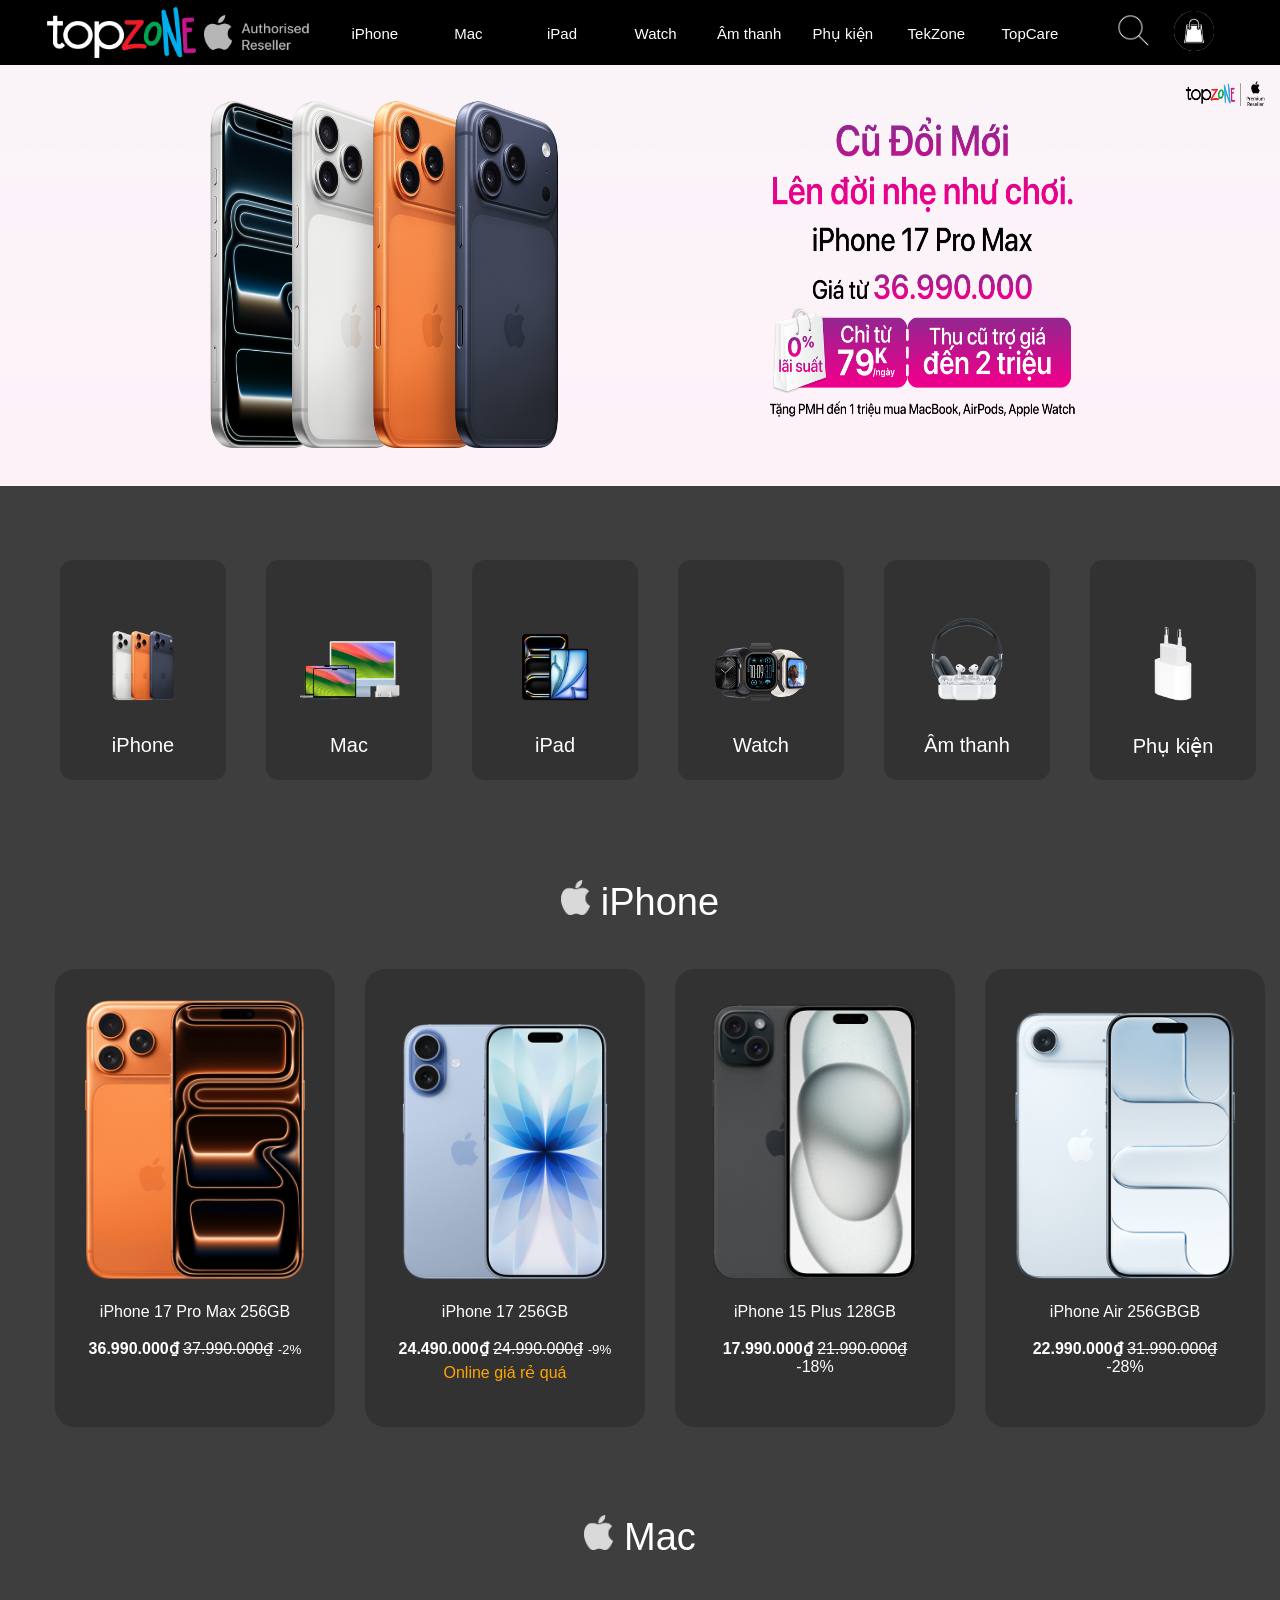
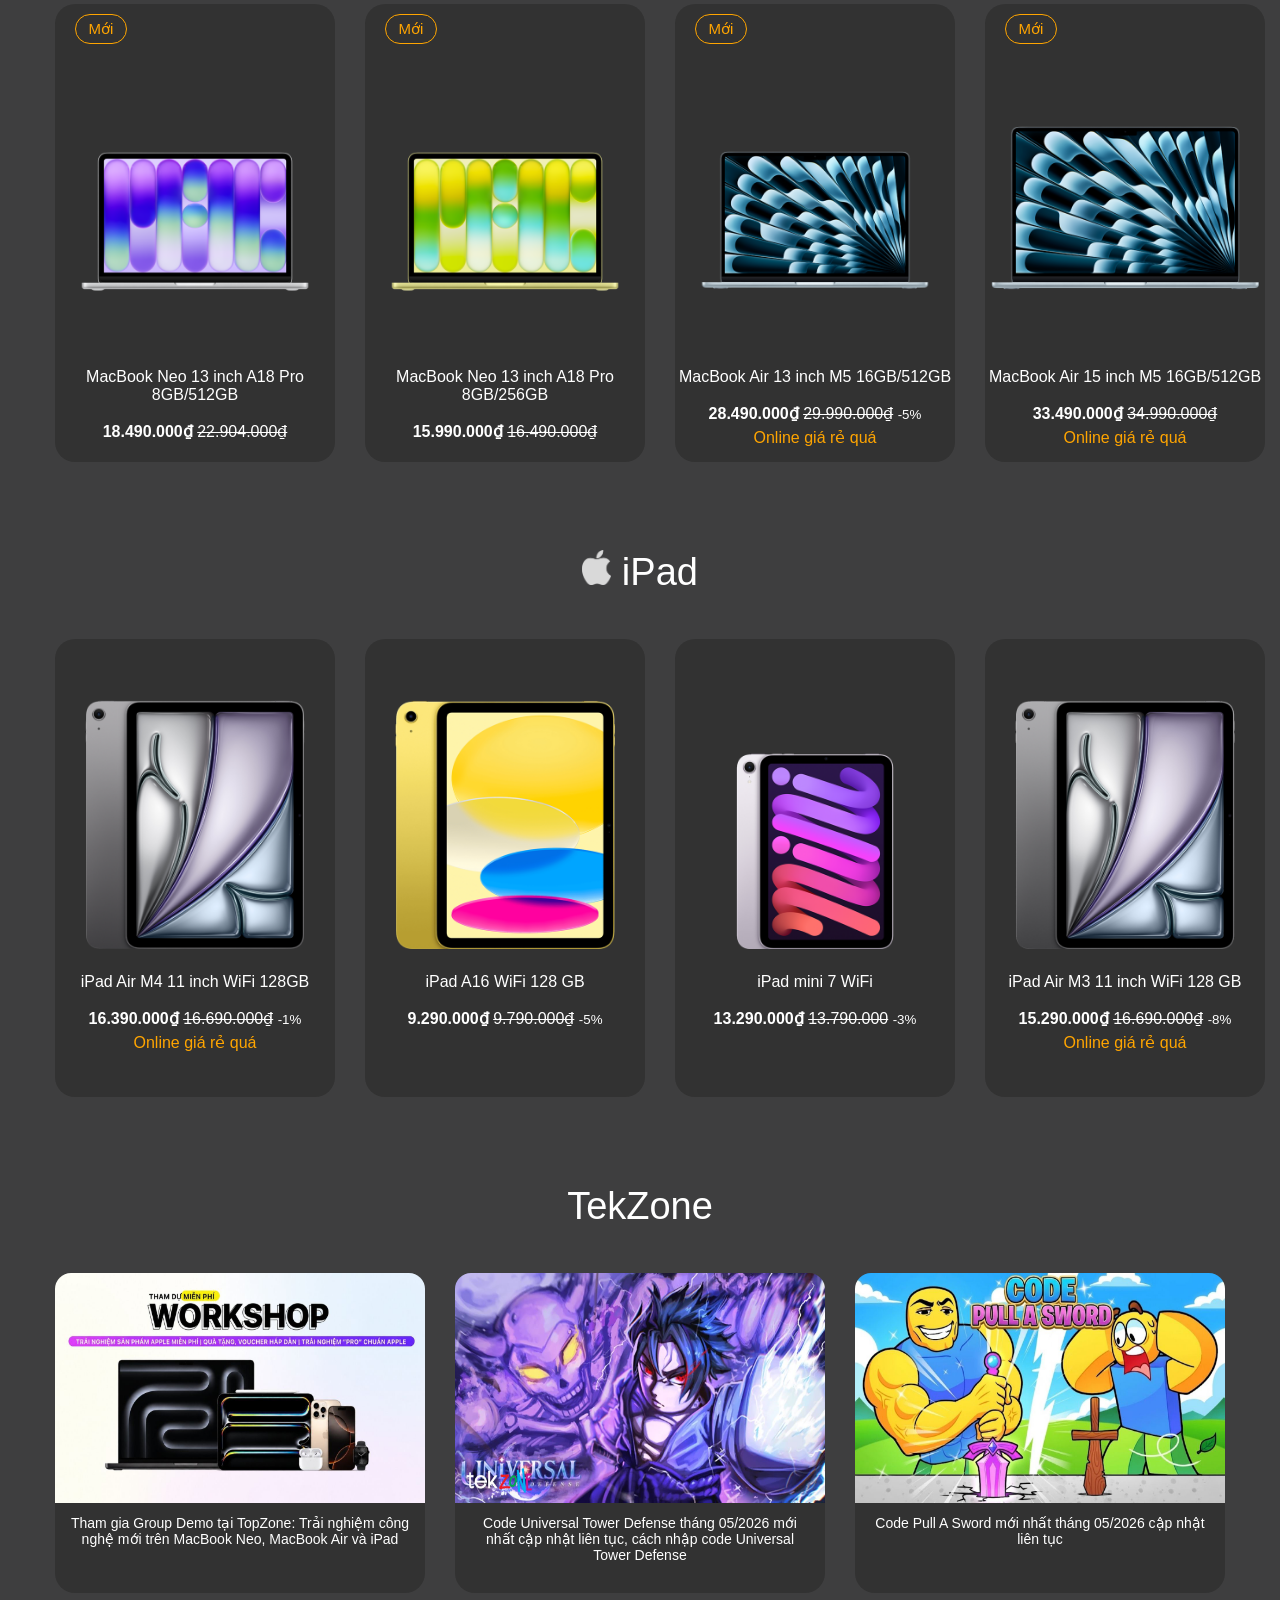
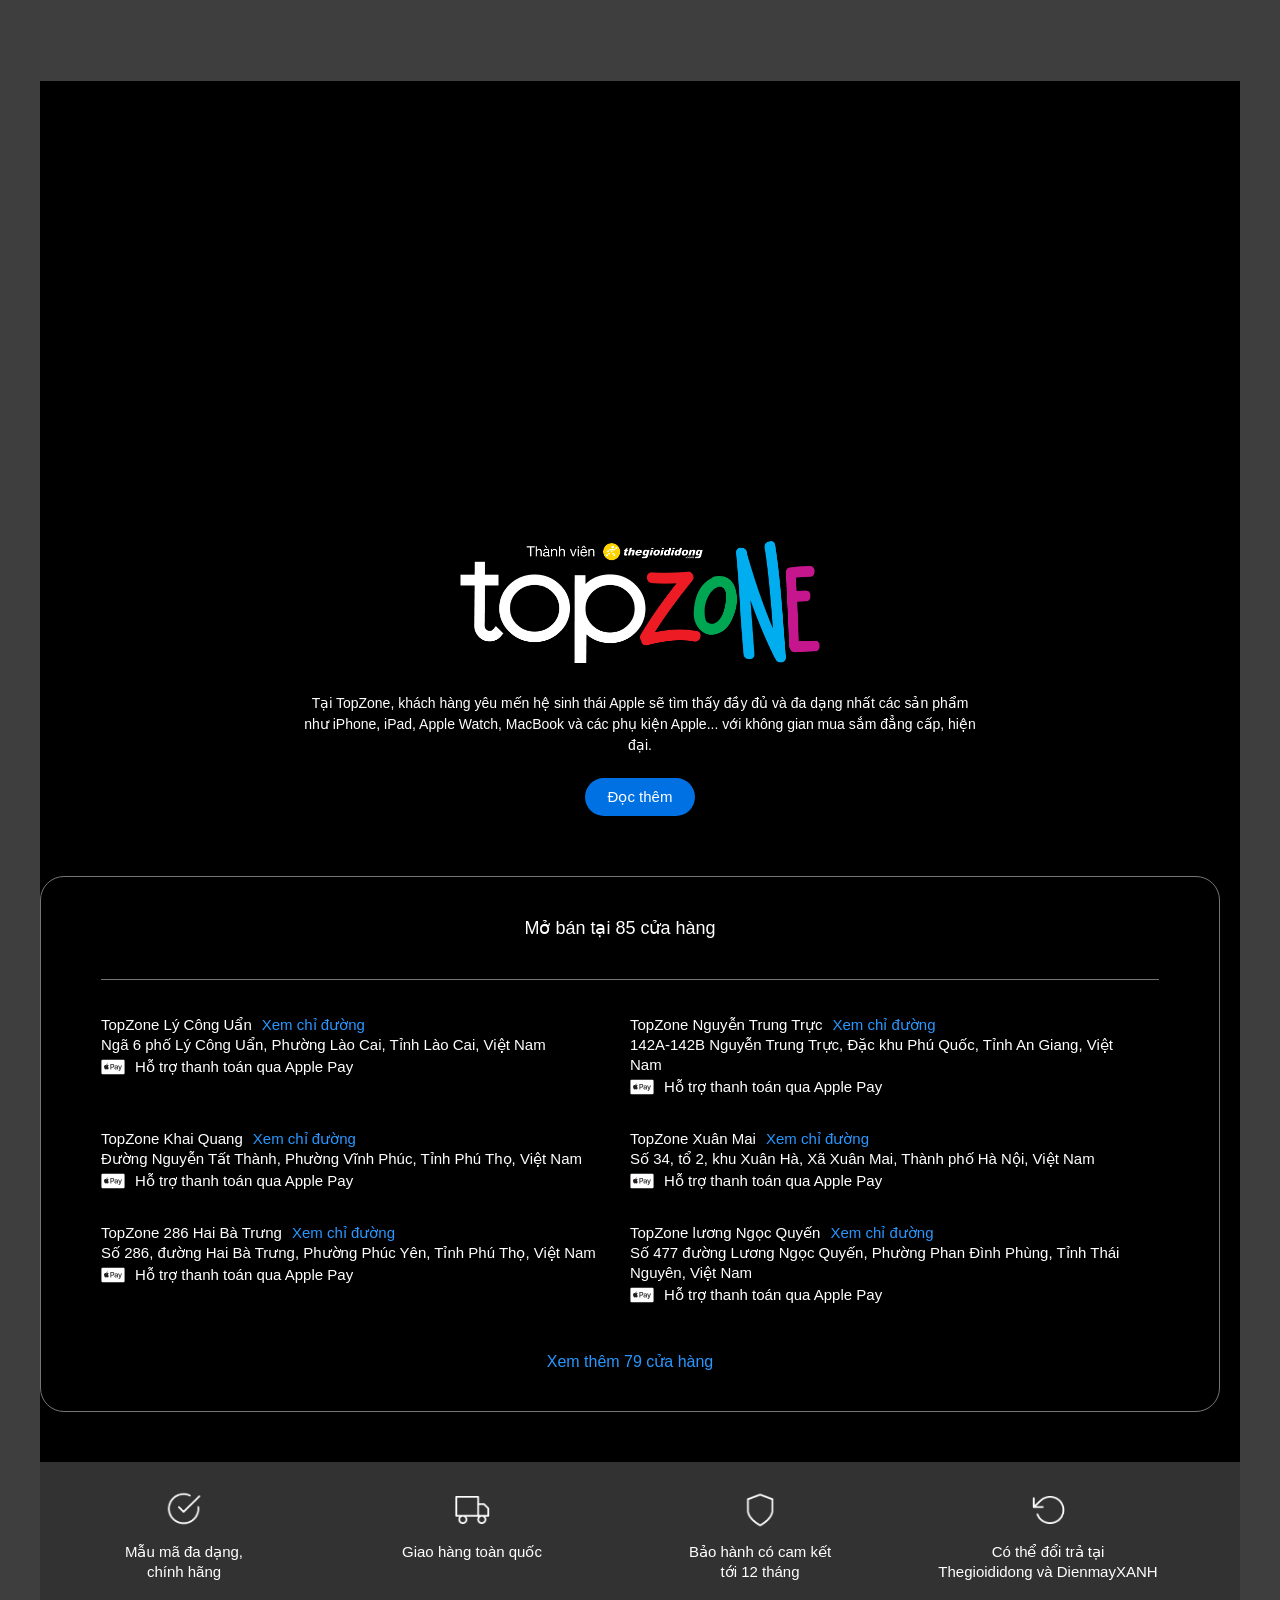
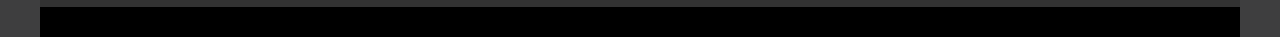
==== index.html @ 0c6caf63 "upupup" ====
<!DOCTYPE html>
<html lang="en">
<head>
    <meta charset="UTF-8">
    <meta name="viewport" content="width=device-width, initial-scale=1.0">
    <title>TopZone</title>
    <link rel="stylesheet" href=".\css\style.css">
</head>
<body>
    <header class="container-header">
        <div class="content">
            <div class="logo">
                <img src="./img/logo.png" alt="logo">
            </div>
            <ul class="header-menu">
                <li>iPhone</li>
                <li>Mac</li>
                <li>iPad</li>
                <li>Watch</li>
                <li>Âm thanh</li>
                <li>Phụ kiện</li>
                <li>TekZone</li>
                <li>TopCare</li>
            </ul>
            <div class="icon-header">
                <div class="search">
                    <img src="./img/search.jpg" alt="search">
                </div>
                <div class="cart">
                    <img src="./img/cart.jpg" alt="cart"> 
                </div>
            </div>
        </div>
    </header>
    <section class="qc">
        <img src="./img/qc.png" alt="qc">
    </section>
    <section class="container">
        <div class="all">
            <div class="main-item">
                <div class="item">
                    <img src="./img/m1.png" alt="">
                    <p>iPhone</p>
                </div>
                <div class="item">
                    <img src="./img/m2.png" alt="">
                    <p>Mac</p>
                </div>
                <div class="item">
                    <img src="./img/m3.png" alt="">
                    <p>iPad</p>
                </div>
                <div class="item">
                    <img src="./img/m4.png" alt="">
                    <p>Watch</p>
                </div>
                <div class="item">
                    <img src="./img/m5.png" alt="">
                    <p>Âm thanh</p>
                </div>
                <div class="item">
                    <img src="./img/m6.png" alt="">
                    <p>Phụ kiện</p>
                </div>
            </div>

            <!-- iphone -->
            <div class="product-item">
                <h2 class="name-product"><img src="./img/logoapple.png" alt=""> iPhone</h2>
                <ul class="main-product">
                    <li>
                        <img src="./img/ip1.png" alt="">
                        <p>iPhone 17 Pro Max 256GB</p>
                        <span><Strong>36.990.000₫</Strong>
                            <strike>37.990.000₫</strike>
                            <small>-2%</small>
                        </span>
                    </li>
                    <li>
                        <img src="./img/ip2.png" alt="">
                        <p>iPhone 17 256GB</p>
                        <span>
                            <strong>24.490.000₫</strong>
                            <strike>24.990.000₫</strike>
                            <small>-9%</small>
                            <p class="orange">Online giá rẻ quá</p>
                        </span>
                    </li>
                    <li>
                        <img src="./img/ip3.png" alt="">
                        <p>iPhone 15 Plus 128GB</p>
                        <span>
                            <strong>17.990.000₫</strong>
                            <strike>21.990.000₫</strike>
                            <p>-18%</p>
                        </span>
                    </li>
                    <li>
                        <img src="./img/ip4.png" alt="">
                        <p>iPhone Air 256GBGB</p>
                        <span>
                            <strong>22.990.000₫</strong>
                            <strike>31.990.000₫</strike>
                            <p>-28%</p>
                        </span>
                    </li>
                </ul>
            </div>

            <!-- macbook  -->
            <div class="product-item macbook">
                <h2 class="name-product"><img src="./img/logoapple.png" alt=""> Mac</h2>
                <ul class="main-product  mac-product">
                    <li>
                        <label>Mới</label>
                        <img src="./img/mac1.png" alt="">
                        <p>MacBook Neo 13 inch A18 Pro 8GB/512GB</p>
                        <span><Strong>18.490.000₫</Strong>
                            <strike>22.904.000₫</strike>
                        </span>
                    </li>
                    <li>
                        <label>Mới</label>
                        <img src="./img/mac2.png" alt="">
                        <p>MacBook Neo 13 inch A18 Pro 8GB/256GB</p>
                        <span>
                            <strong>15.990.000₫</strong>
                            <strike>16.490.000₫</strike>
                        </span>
                    </li>
                    <li>
                        <label>Mới</label>
                        <img src="./img/mac3.png" alt="">
                        <p>MacBook Air 13 inch M5 16GB/512GB</p>
                        <span>
                            <strong>28.490.000₫</strong>
                            <strike>29.990.000₫</strike>
                            <small>-5%</small>
                            <p class="orange">Online giá rẻ quá</p>
                        </span>
                    </li>
                    <li>
                        <label>Mới</label>
                        <img src="./img/mac4.png" alt="">
                        <p>MacBook Air 15 inch M5 16GB/512GB</p>
                        <span>
                            <strong>33.490.000₫</strong>
                            <strike>34.990.000₫</strike>
                            <p class="orange">Online giá rẻ quá</p>
                        </span>
                    </li>
                </ul>
            </div>

            <!-- ipad -->
            <div class="product-item ipad">
                <h2 class="name-product"><img src="./img/logoapple.png" alt=""> iPad</h2>
                <ul class="main-product ipad-product">
                    <li>
                        <img src="./img/ipad1.png" alt="">
                        <p>iPad Air M4 11 inch WiFi 128GB</p>
                        <span>
                            <Strong>16.390.000₫</Strong>
                            <strike>16.690.000₫</strike>
                            <small>-1%</small>
                            <p class="orange">Online giá rẻ quá</p>
                        </span>
                    </li>
                    <li>
                        <img src="./img/ipad2.png" alt="">
                        <p>iPad A16 WiFi 128 GB</p>
                        <span>
                            <strong>9.290.000₫</strong>
                            <strike>9.790.000₫</strike>
                            <small>-5%</small>
                        </span>
                    </li>
                    <li>
                        <img src="./img/ipad3.png" alt="">
                        <p>iPad mini 7 WiFi</p>
                        <span>
                            <strong>13.290.000₫</strong>
                            <strike>13.790.000</strike>
                            <small>-3%</small>
                        </span>
                    </li>
                    <li>
                        <img src="./img/ipad4.png" alt="">
                        <p>iPad Air M3 11 inch WiFi 128 GB</p>
                        <span>
                            <strong>15.290.000₫</strong>
                            <strike>16.690.000₫</strike>
                            <small>-8%</small>
                            <p class="orange">Online giá rẻ quá</p>
                        </span>
                    </li>
                </ul>
            </div>

            <!-- teck zone -->
            <div class="product-item tekzone-item">
                <h2 class="name-product">TekZone</h2>
                <ul class="main-product tekzone-product">
                    <li>
                        <img src="./img/tek1.jpg" alt="">
                        <p>Tham gia Group Demo tại TopZone: Trải nghiệm công nghệ mới trên MacBook Neo, MacBook Air và iPad</p>
                        
                    </li>
                    <li>
                        <img src="./img/tek2.jpg" alt="">
                        <p>Code Universal Tower Defense tháng 05/2026 mới nhất cập nhật liên tục, cách nhập code Universal Tower Defense</p>
                    </li>
                    <li>
                        <img src="./img/tek3.jpg" alt="">
                        <p>Code Pull A Sword mới nhất tháng 05/2026 cập nhật liên tục</p>
                    </li>
                </ul>
            </div>
        </div>

        <div class="intro">
            <div class="video">
                <div class="wrapped-video">
                    <video width="854" autoplay>
                        <source src="./img/video.mp4" type="video/mp4">
                    </video>
                    <div class="gradient-bg"></div>
                    <img src="./img/logovideo.png" alt="">
                </div>
            </div>
            <p>Tại TopZone, khách hàng yêu mến hệ sinh thái Apple sẽ tìm thấy đầy đủ và đa dạng nhất các sản phẩm như iPhone, iPad, Apple Watch, MacBook và các phụ kiện Apple... với không gian mua sắm đẳng cấp, hiện đại.</p>
            <a href="#">Đọc thêm</a>
        </div>

        <div class="list">
            <div class="page">
                <div class="province">
                    <p>Mở bán tại 85 cửa hàng</p>
                </div>
                <div class="store">
                    <div class="item">
                        <p class="title">TopZone Lý Công Uẩn
                            <span>Xem chỉ đường</span>
                        </p>
                        <p class="address">Ngã 6 phố Lý Công Uẩn, Phường Lào Cai, Tỉnh Lào Cai, Việt Nam</p>
                        <span>
                            <img src="./img/Icon_ApplePay.png" alt="">
                            <p>Hỗ trợ thanh toán qua Apple Pay</p>
                        </span>
                    </div>
                    <div class="item">
                        <p class="title">TopZone Nguyễn Trung Trực
                            <span>Xem chỉ đường</span>
                        </p>
                        <p class="address">142A-142B Nguyễn Trung Trực, Đặc khu Phú Quốc, Tỉnh An Giang, Việt Nam</p>
                        <span>
                            <img src="./img/Icon_ApplePay.png" alt="">
                            <p>Hỗ trợ thanh toán qua Apple Pay</p>
                        </span>
                    </div>
                    <div class="item">
                        <p class="title">TopZone Khai Quang
                            <span>Xem chỉ đường</span>
                        </p>
                        <p class="address">Đường Nguyễn Tất Thành, Phường Vĩnh Phúc, Tỉnh Phú Thọ, Việt Nam</p>
                        <span>
                            <img src="./img/Icon_ApplePay.png" alt="">
                            <p>Hỗ trợ thanh toán qua Apple Pay</p>
                        </span>
                    </div>
                    <div class="item">
                        <p class="title">TopZone Xuân Mai
                            <span>Xem chỉ đường</span>
                        </p>
                        <p class="address">Số 34, tổ 2, khu Xuân Hà, Xã Xuân Mai, Thành phố Hà Nội, Việt Nam</p>
                        <span>
                            <img src="./img/Icon_ApplePay.png" alt="">
                            <p>Hỗ trợ thanh toán qua Apple Pay</p>
                        </span>
                    </div>
                    <div class="item">
                        <p class="title">TopZone 286 Hai Bà Trưng
                            <span>Xem chỉ đường</span>
                        </p>
                        <p class="address">Số 286, đường Hai Bà Trưng, Phường Phúc Yên, Tỉnh Phú Thọ, Việt Nam</p>
                        <span>
                            <img src="./img/Icon_ApplePay.png" alt="">
                            <p>Hỗ trợ thanh toán qua Apple Pay</p>
                        </span>
                    </div>
                    <div class="item">
                        <p class="title">TopZone lương Ngọc Quyến
                            <span>Xem chỉ đường</span>
                        </p>
                        <p class="address">Số 477 đường Lương Ngọc Quyến, Phường Phan Đình Phùng, Tỉnh Thái Nguyên, Việt Nam</p>
                        <span>
                            <img src="./img/Icon_ApplePay.png" alt="">
                            <p>Hỗ trợ thanh toán qua Apple Pay</p>
                        </span>
                    </div>
                </div>
                <a href="#">Xem thêm 79 cửa hàng</a>
            </div>
            <div class="policy">
                <ul class="pol">
                    <li>
                        <img src="./img/pol1.png" alt="">
                        <span>Mẫu mã đa dạng,<br> chính hãng</span>
                    </li>
                    <li>
                        <img src="./img/pol2.png" alt="">
                        <span>Giao hàng toàn quốc</span>
                    </li>
                    <li>
                        <img src="./img/pol3.png" alt="">
                        <span>Bảo hành có cam kết <br> tới 12 tháng</span>
                    </li>
                    <li>
                        <img src="./img/pol4.png" alt="">
                        <span>Có thể đổi trả tại <br> Thegioididong và DienmayXANH</span>
                    </li>
                </ul>
            </div>
        </div>
    </section>
</body>
</html>
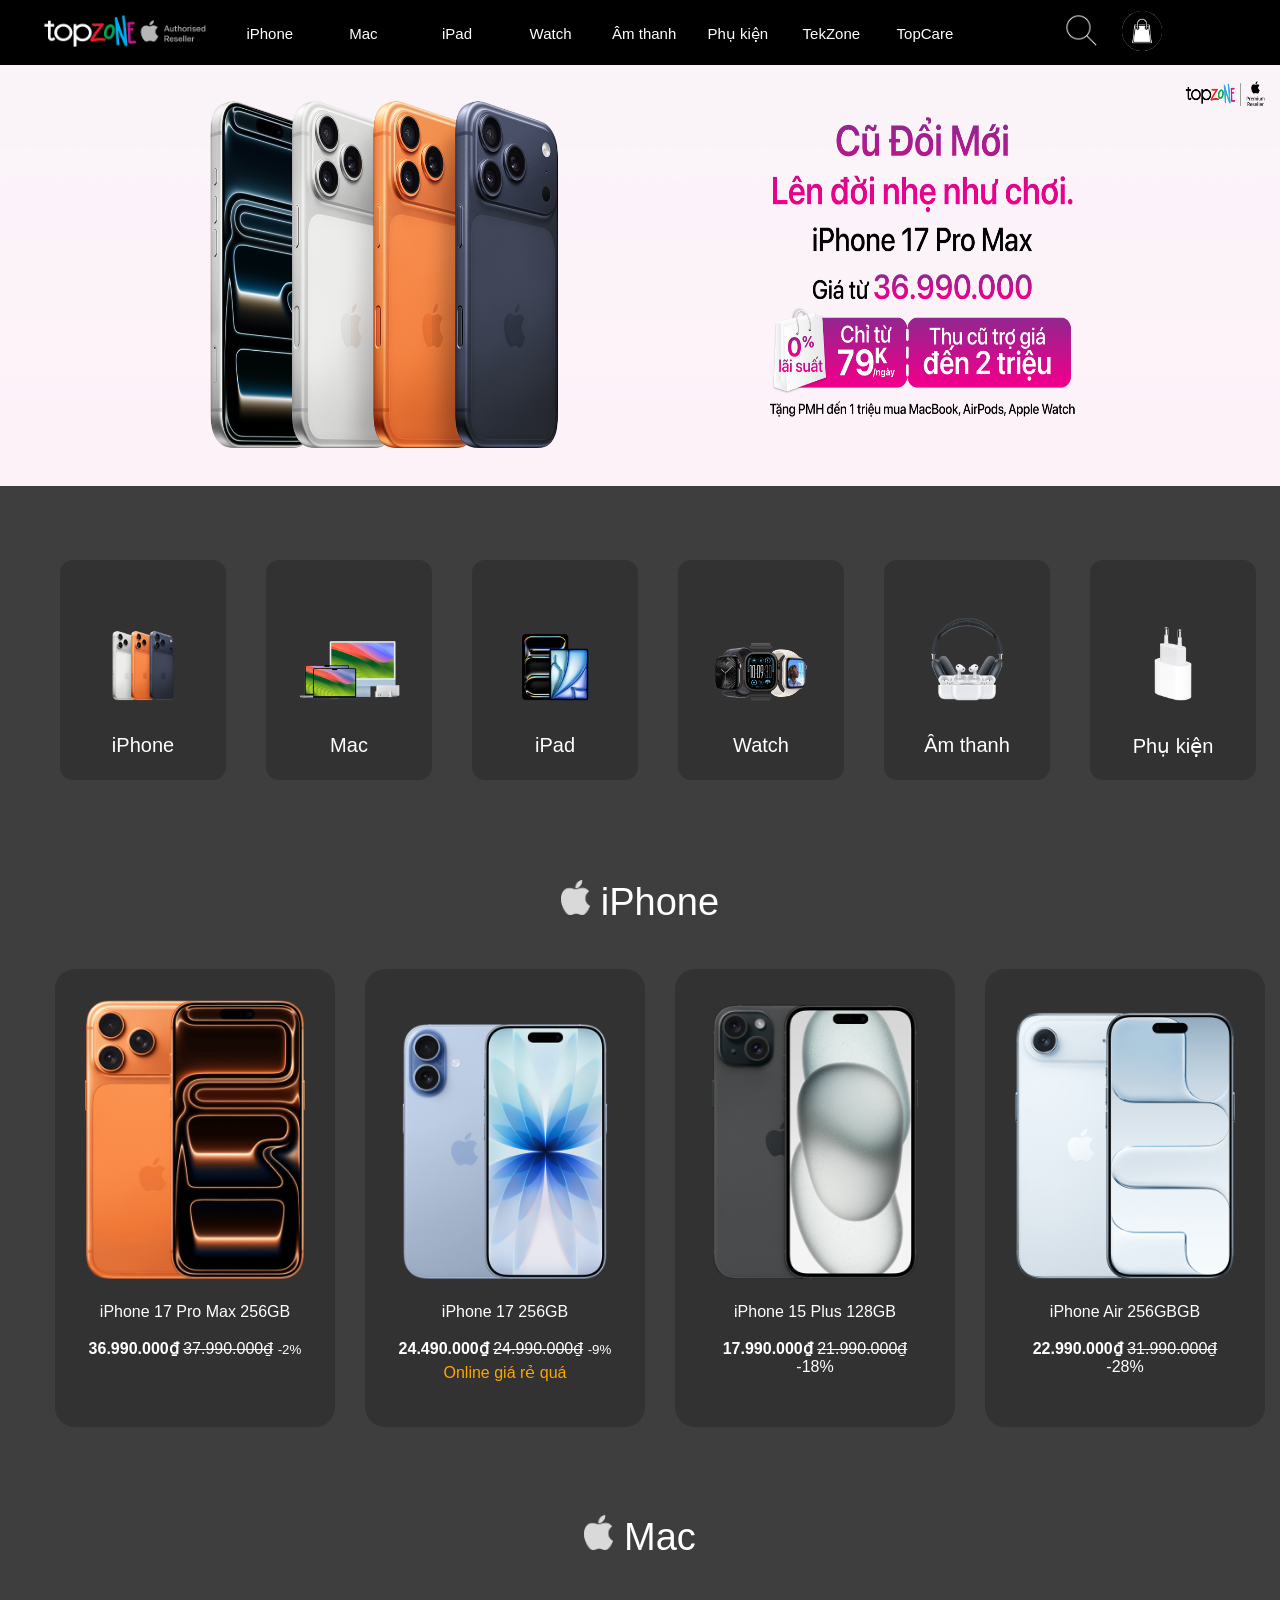
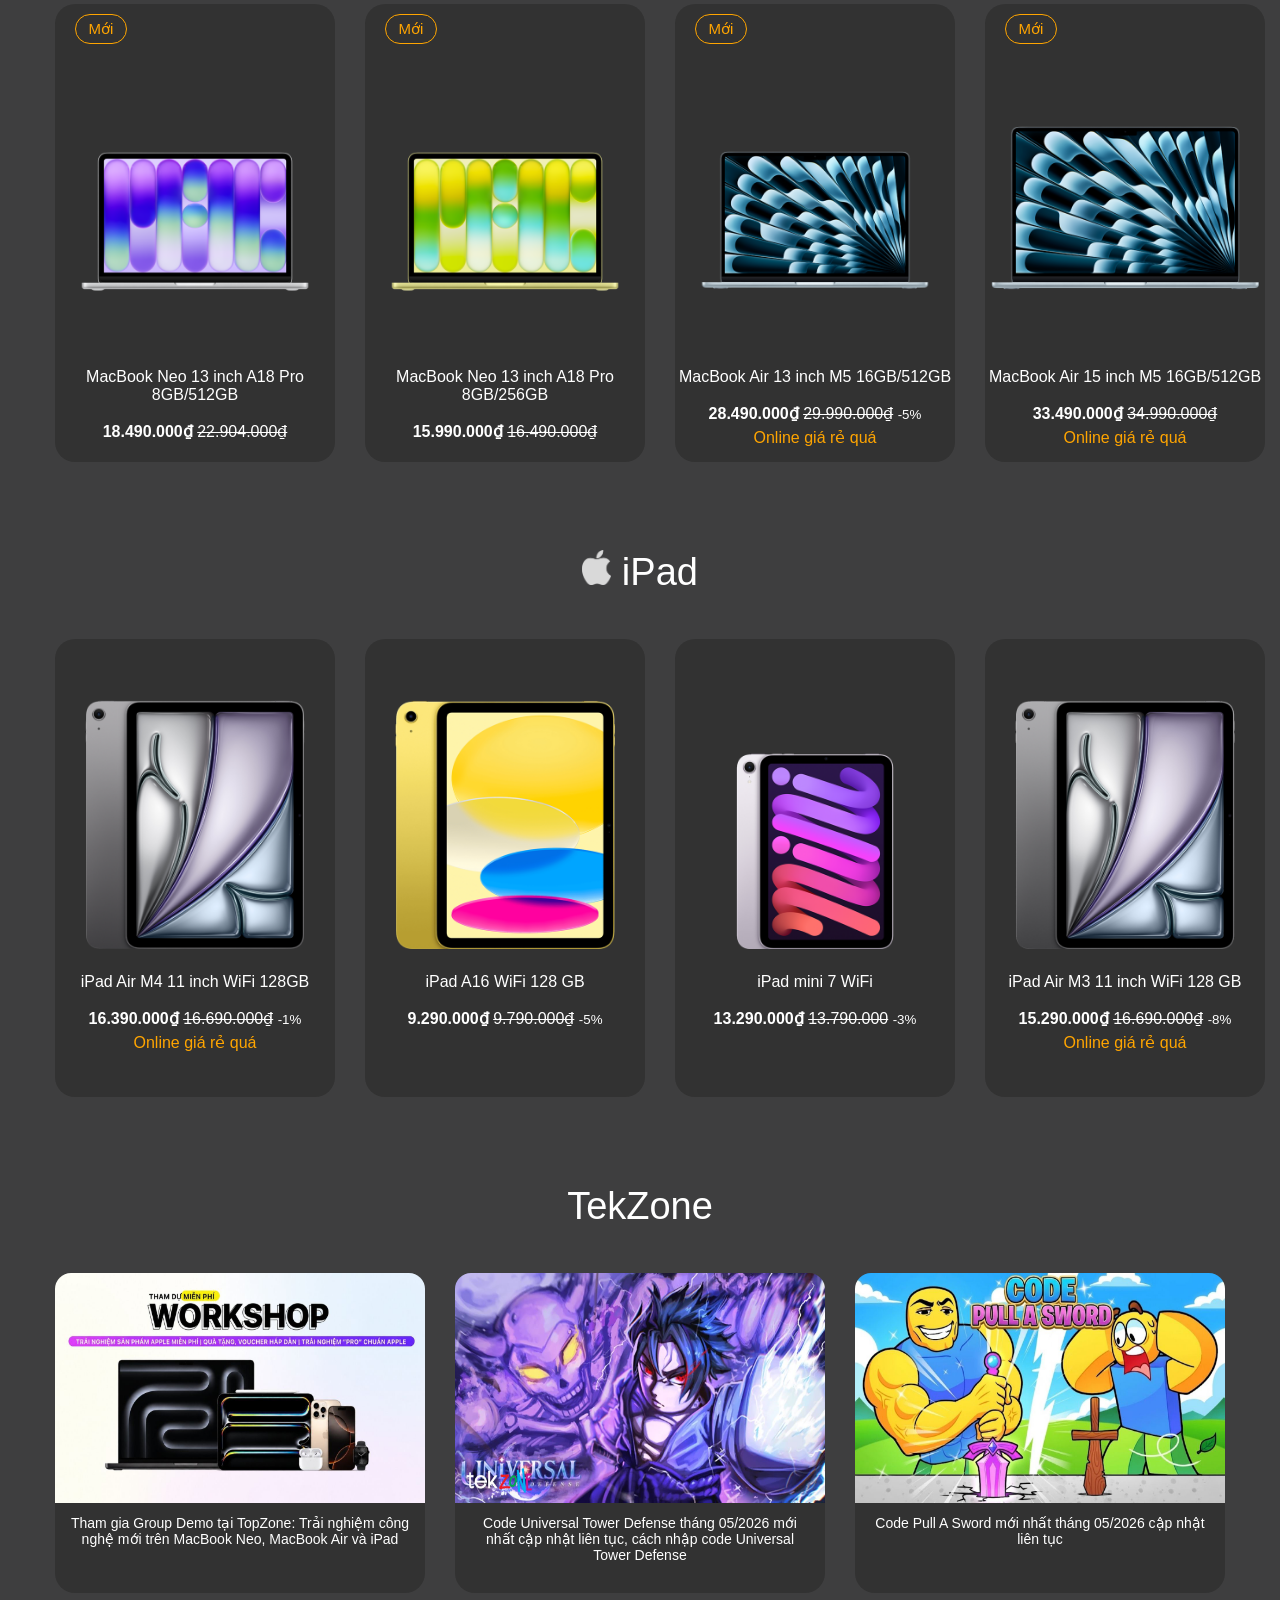
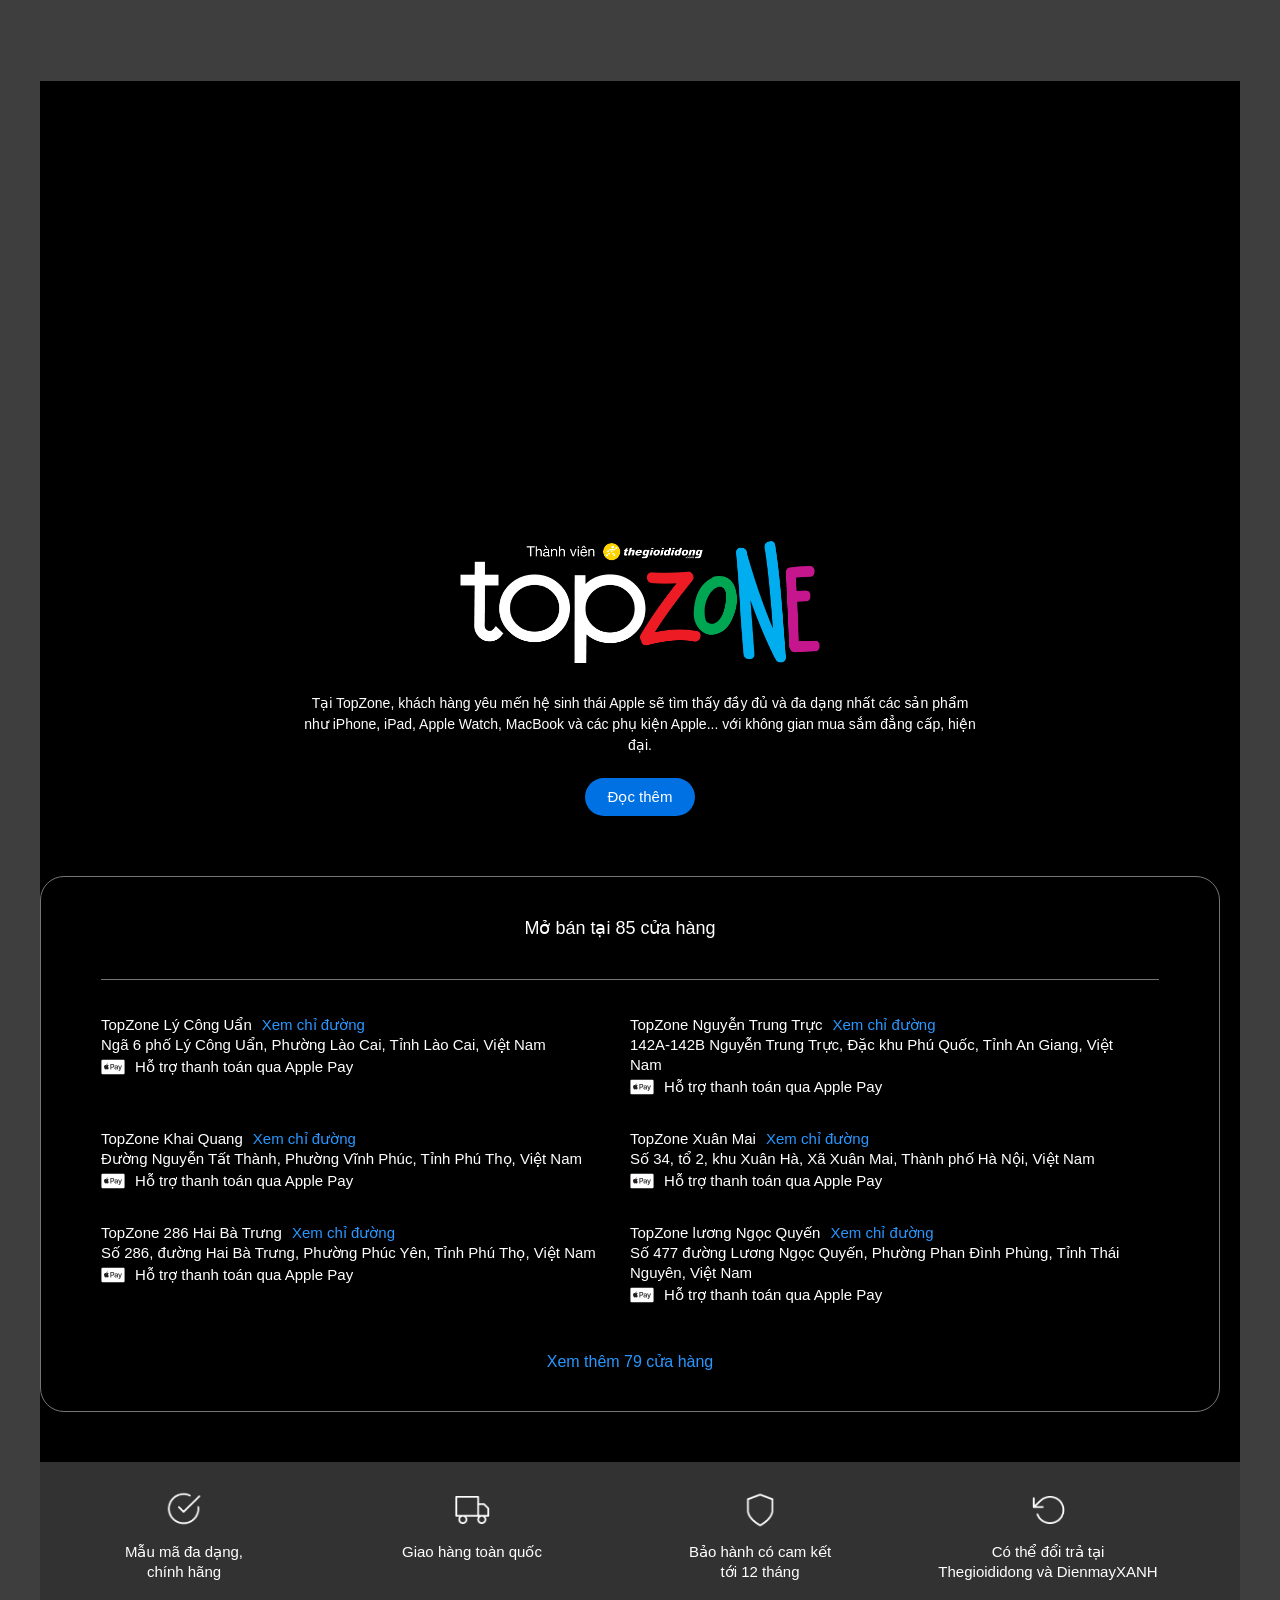
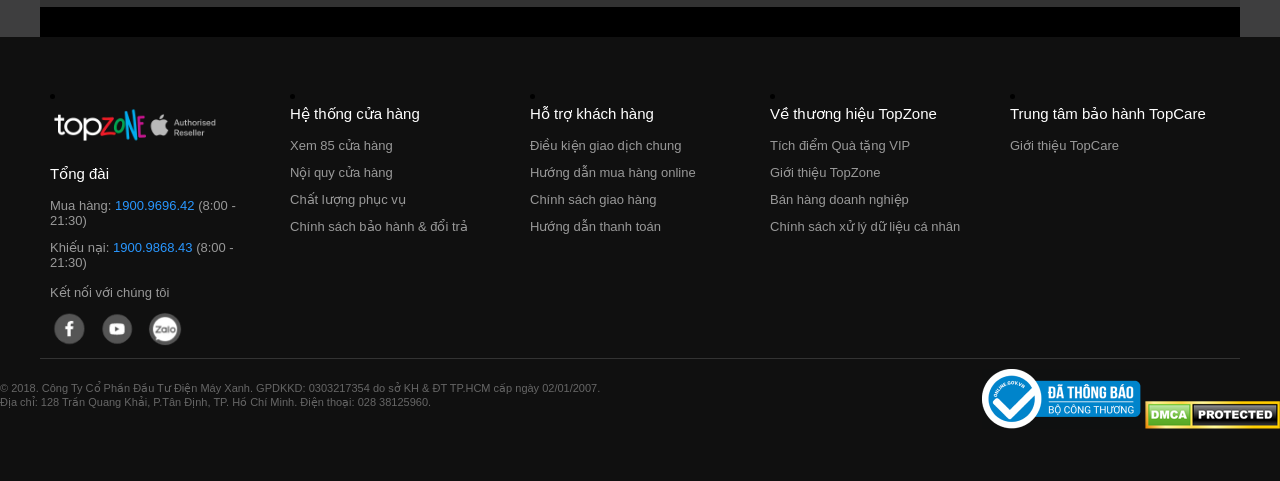
==== commit 6242dc54: "up2" ====
--- a/index.html
+++ b/index.html
@@ -221,7 +221,7 @@
         <div class="intro">
             <div class="video">
                 <div class="wrapped-video">
-                    <video width="854" autoplay>
+                    <video autoplay muted loop playsinline>
                         <source src="./img/video.mp4" type="video/mp4">
                     </video>
                     <div class="gradient-bg"></div>
@@ -323,5 +323,79 @@
             </div>
         </div>
     </section>
+    <footer>
+        <div class="foot">
+            <li class="foot-col">
+                <div class="logo-foot">
+                    <img src="./img/logo.png" alt="TopZone Logo">
+                </div>
+                <h4>Tổng đài</h4>
+                <ul class="contact-info">
+                    <li>Mua hàng: <span class="text-blue">1900.9696.42</span> (8:00 - 21:30)</li>
+                    <li>Khiếu nại: <span class="text-blue">1900.9868.43</span> (8:00 - 21:30)</li>
+                </ul>
+
+                <div class="social-box">
+                    <p>Kết nối với chúng tôi</p>
+                    <div class="socials">
+                        <img src="./img/fb.png" alt="Facebook">
+                        <img src="./img/yt.png" alt="YouTube">
+                        <img src="./img/zalo.png" alt="Zalo">
+                    </div>
+                </div>
+            </li>
+
+            <li class="foot-col">
+                <h4>Hệ thống cửa hàng</h4>
+                <ul>
+                    <li>Xem 85 cửa hàng</li>
+                    <li>Nội quy cửa hàng</li>
+                    <li>Chất lượng phục vụ</li>
+                    <li>Chính sách bảo hành & đổi trả</li>
+                </ul>
+            </li>
+
+            <li class="foot-col">
+                <h4>Hỗ trợ khách hàng</h4>
+                <ul>
+                    <li>Điều kiện giao dịch chung</li>
+                    <li>Hướng dẫn mua hàng online</li>
+                    <li>Chính sách giao hàng</li>
+                    <li>Hướng dẫn thanh toán</li>
+                </ul>
+            </li>
+
+            <li class="foot-col">
+                <h4>Về thương hiệu TopZone</h4>
+                <ul>
+                    <li class="text-blue">Tích điểm Quà tặng VIP</li>
+                    <li>Giới thiệu TopZone</li>
+                    <li>Bán hàng doanh nghiệp</li>
+                    <li>Chính sách xử lý dữ liệu cá nhân</li>
+                </ul>
+            </li>
+
+            <li class="foot-col">
+                <h4>Trung tâm bảo hành TopCare</h4>
+                <ul>
+                    <li>Giới thiệu TopCare</li>
+                </ul>
+            </li>
+        </div>
+        <div class="footer-bottom">
+            <div class="foot-text">
+                <p>
+                    © 2018. Công Ty Cổ Phần Đầu Tư Điện Máy Xanh. GPDKKD: 0303217354 do sở KH & ĐT TP.HCM cấp ngày 02/01/2007.
+                    <br>
+                    Địa chỉ: 128 Trần Quang Khải, P.Tân Định, TP. Hồ Chí Minh. Điện thoại: 028 38125960.
+                </p>
+            </div>
+
+            <div class="certify">
+                <img src="./img/bct.png" alt="Chứng nhận">
+                <img src="./img/dmca.png" alt="Chứng nhận">
+            </div>
+        </div>
+    </footer>
 </body>
 </html>
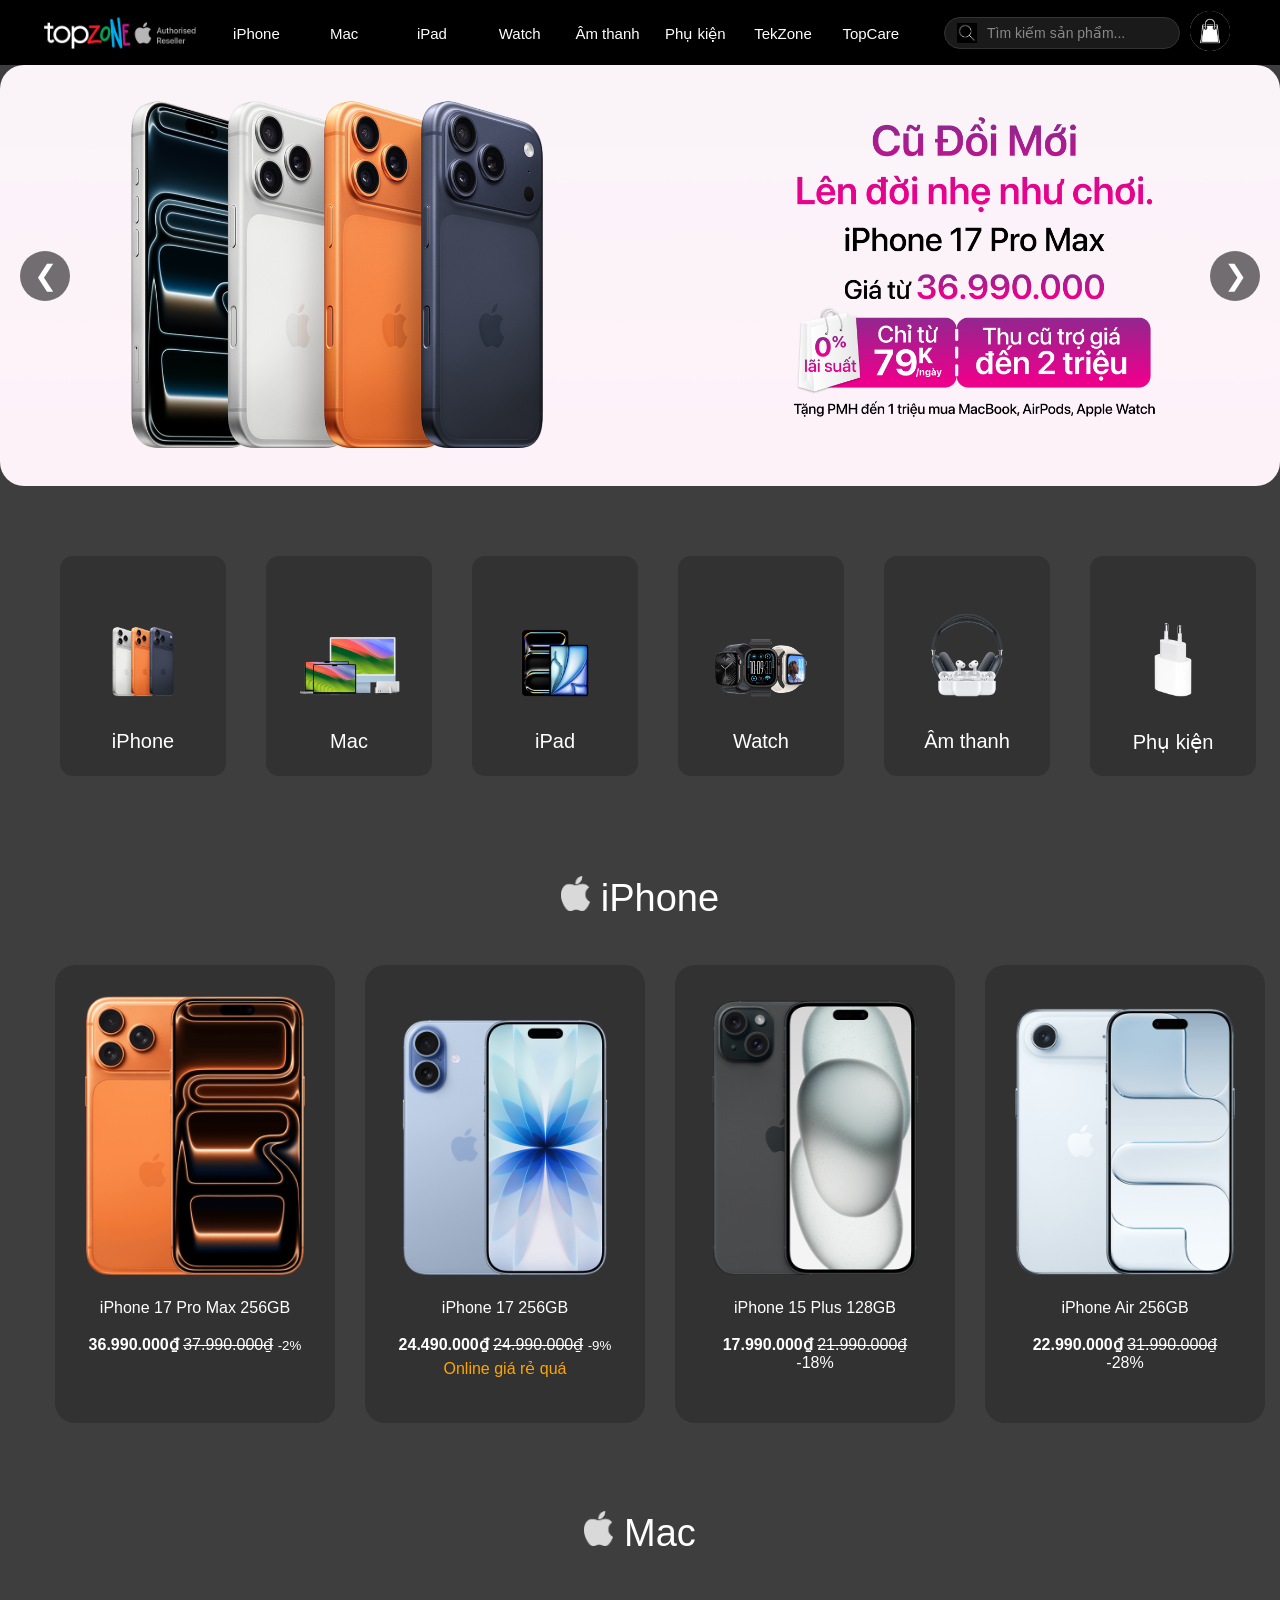
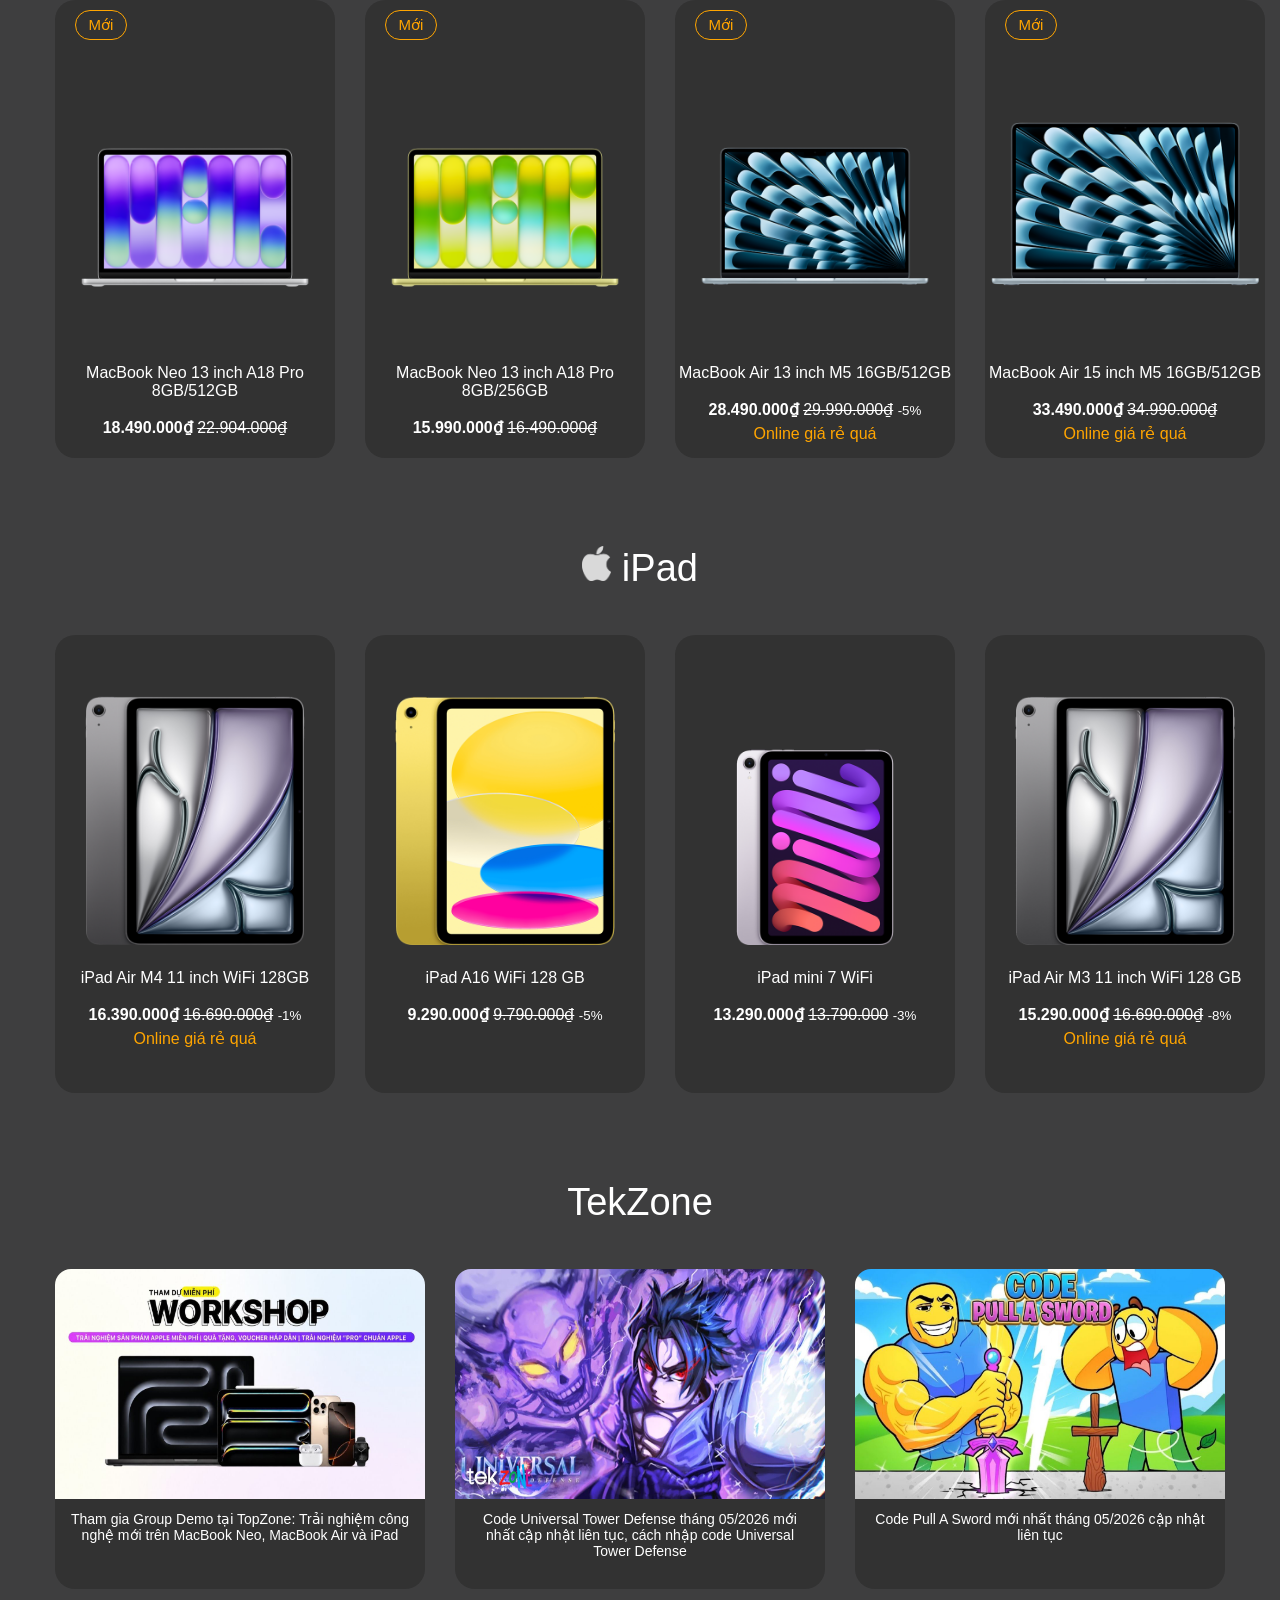
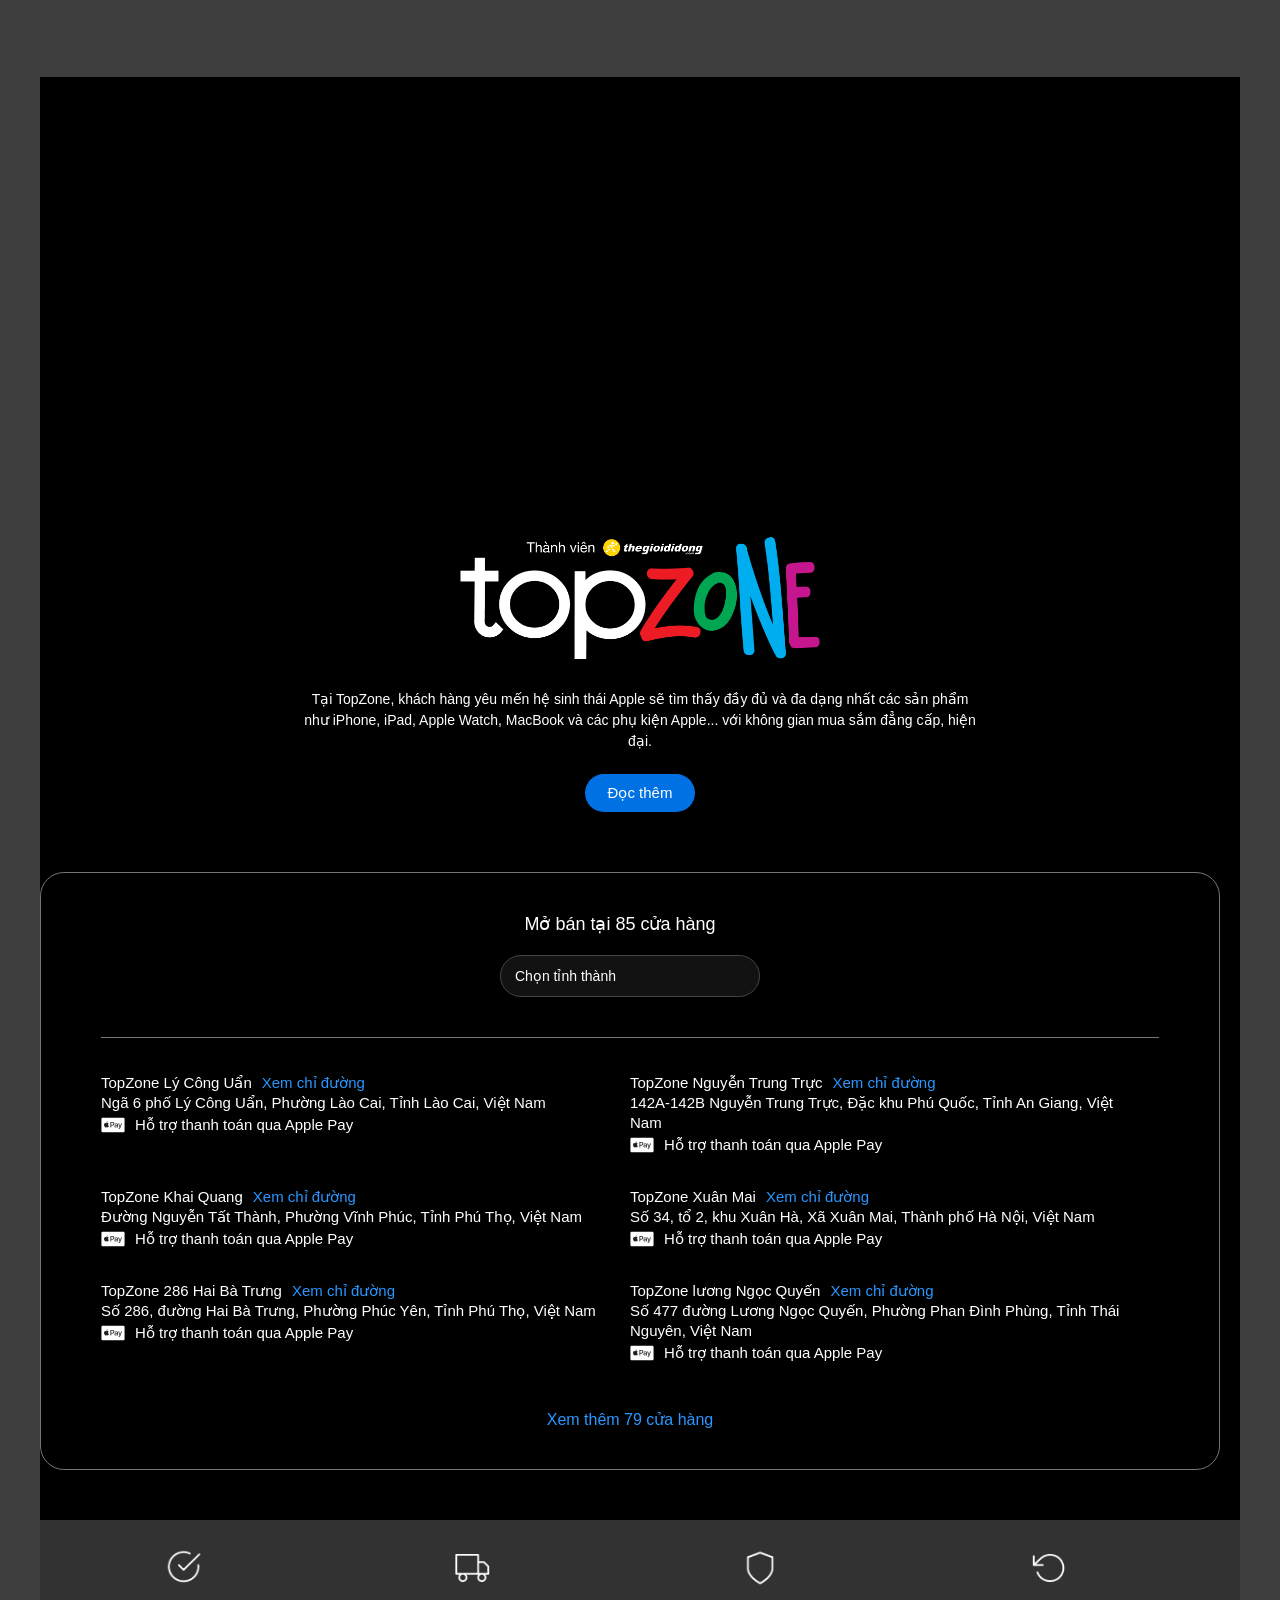
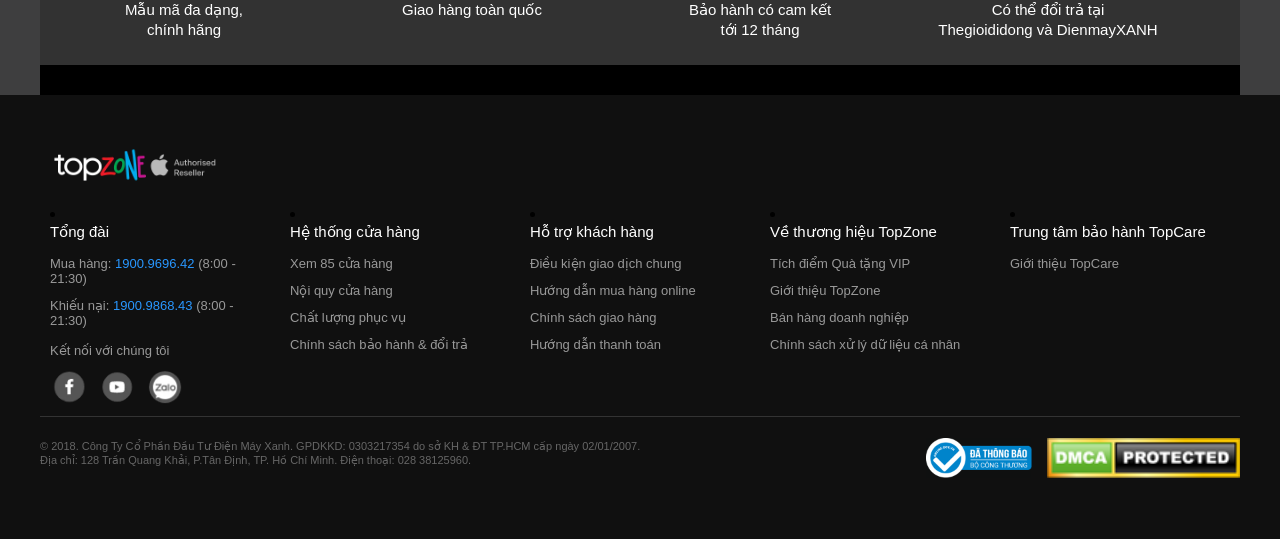
==== commit f7dd84f8: "up lan 3" ====
--- a/index.html
+++ b/index.html
@@ -9,59 +9,66 @@
 <body>
     <header class="container-header">
         <div class="content">
-            <div class="logo">
-                <img src="./img/logo.png" alt="logo">
-            </div>
+            <a href="index.html" class="logo">
+                <img src="./img/logo.png" alt="TopZone">
+            </a>
             <ul class="header-menu">
-                <li>iPhone</li>
-                <li>Mac</li>
-                <li>iPad</li>
-                <li>Watch</li>
-                <li>Âm thanh</li>
-                <li>Phụ kiện</li>
-                <li>TekZone</li>
-                <li>TopCare</li>
+                <li><a href="iphone.html">iPhone</a></li>
+                <li><a href="mac.html">Mac</a></li>
+                <li><a href="ipad.html">iPad</a></li>
+                <li><a href="watch.html">Watch</a></li>
+                <li><a href="am-thanh.html">Âm thanh</a></li>
+                <li><a href="phu-kien.html">Phụ kiện</a></li>
+                <li><a href="tekzone.html">TekZone</a></li>
+                <li><a href="topcare.html">TopCare</a></li>
             </ul>
             <div class="icon-header">
                 <div class="search">
                     <img src="./img/search.jpg" alt="search">
+                    <input type="text" placeholder="Tìm kiếm sản phẩm...">
                 </div>
-                <div class="cart">
-                    <img src="./img/cart.jpg" alt="cart"> 
-                </div>
+                <a href="login.html" class="cart-link">
+                    <div class="cart">
+                        <img src="./img/cart.jpg" alt="cart">
+                    </div>
+                </a>
             </div>
         </div>
     </header>
     <section class="qc">
-        <img src="./img/qc.png" alt="qc">
+        <div class="qc-slider">
+            <img src="./img/qc.png" alt="qc">
+            <button class="qc-arrow qc-prev" aria-label="Previous slide">&#10094;</button>
+            <button class="qc-arrow qc-next" aria-label="Next slide">&#10095;</button>
+        </div>
     </section>
     <section class="container">
         <div class="all">
             <div class="main-item">
-                <div class="item">
+                <a href="iphone.html" class="item">
                     <img src="./img/m1.png" alt="">
                     <p>iPhone</p>
-                </div>
-                <div class="item">
+                </a>
+                <a href="mac.html" class="item">
                     <img src="./img/m2.png" alt="">
                     <p>Mac</p>
-                </div>
-                <div class="item">
+                </a>
+                <a href="ipad.html" class="item">
                     <img src="./img/m3.png" alt="">
                     <p>iPad</p>
-                </div>
-                <div class="item">
+                </a>
+                <a href="watch.html" class="item">
                     <img src="./img/m4.png" alt="">
                     <p>Watch</p>
-                </div>
-                <div class="item">
+                </a>
+                <a href="am-thanh.html" class="item">
                     <img src="./img/m5.png" alt="">
                     <p>Âm thanh</p>
-                </div>
-                <div class="item">
+                </a>
+                <a href="phu-kien.html" class="item">
                     <img src="./img/m6.png" alt="">
                     <p>Phụ kiện</p>
-                </div>
+                </a>
             </div>
 
             <!-- iphone -->
@@ -97,7 +104,7 @@
                     </li>
                     <li>
                         <img src="./img/ip4.png" alt="">
-                        <p>iPhone Air 256GBGB</p>
+                        <p>iPhone Air 256GB</p>
                         <span>
                             <strong>22.990.000₫</strong>
                             <strike>31.990.000₫</strike>
@@ -236,6 +243,16 @@
             <div class="page">
                 <div class="province">
                     <p>Mở bán tại 85 cửa hàng</p>
+                    <div class="city-select">
+                        <select>
+                            <option value="">Chọn tỉnh thành</option>
+                            <option value="hn">Hà Nội</option>
+                            <option value="hcm">Hồ Chí Minh</option>
+                            <option value="dn">Đà Nẵng</option>
+                            <option value="hp">Hải Phòng</option>
+                            <option value="dnk">Đồng Nai</option>
+                        </select>
+                    </div>
                 </div>
                 <div class="store">
                     <div class="item">
@@ -324,11 +341,13 @@
         </div>
     </section>
     <footer>
+        <div class="logo-footer-wrapper">
+            <div class="logo-foot">
+                <img src="./img/logo.png" alt="TopZone Logo">
+            </div>
+        </div>
         <div class="foot">
             <li class="foot-col">
-                <div class="logo-foot">
-                    <img src="./img/logo.png" alt="TopZone Logo">
-                </div>
                 <h4>Tổng đài</h4>
                 <ul class="contact-info">
                     <li>Mua hàng: <span class="text-blue">1900.9696.42</span> (8:00 - 21:30)</li>
